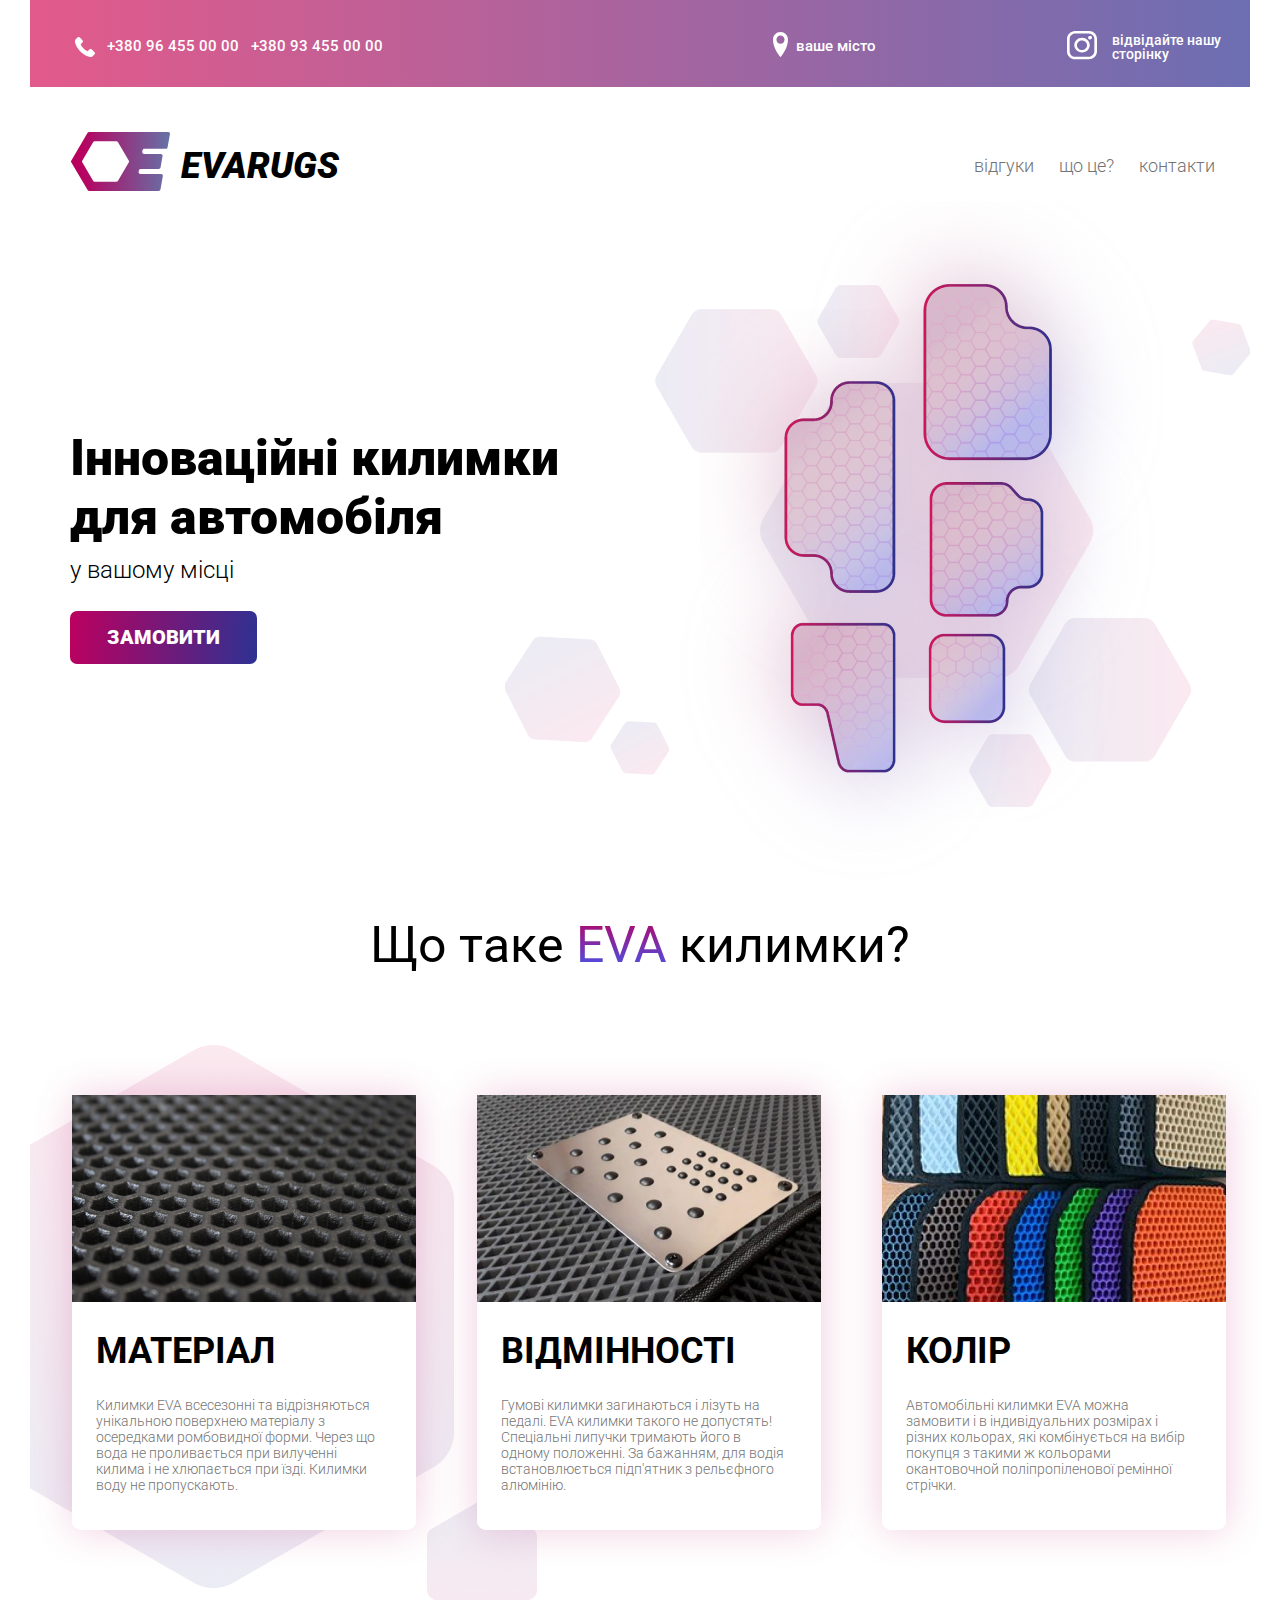
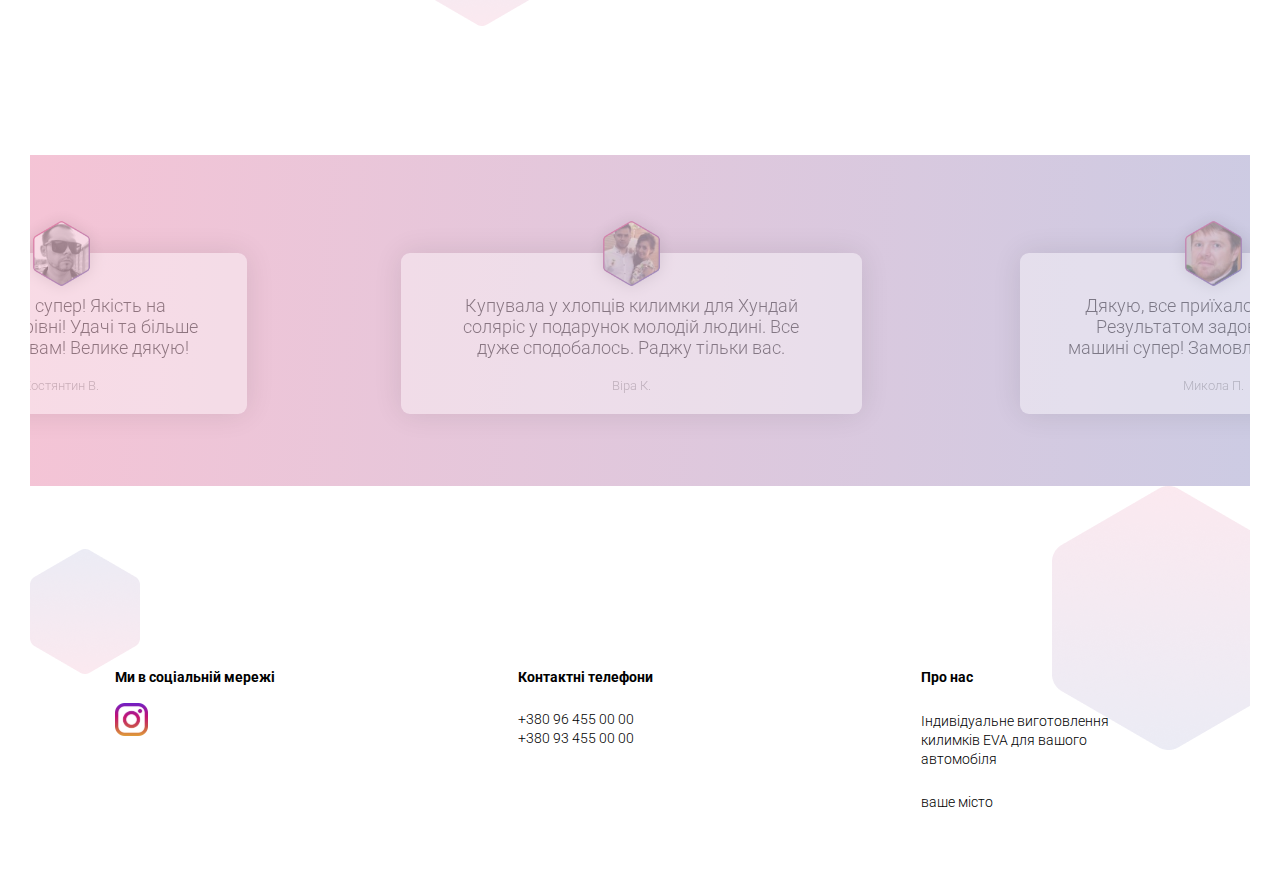
==== index.html @ e8a53025 "new repo" ====
<!DOCTYPE html>
<html lang="uk">
<head>
    <meta charset="UTF-8">
    <meta http-equiv="X-UA-Compatible" content="IE=edge">
    <meta name="viewport" content="width=device-width, initial-scale=1.0">
    <title>Evarugs+</title>
    <link rel="preconnect" href="https://fonts.googleapis.com"><link rel="preconnect" href="https://fonts.gstatic.com" crossorigin><link href="https://fonts.googleapis.com/css2?family=Roboto:ital,wght@0,300;0,400;0,500;0,700;0,900;1,900&display=swap" rel="stylesheet">
    <link rel="stylesheet" href="./css/styles.css">
    <link rel="stylesheet" href="./css/media.css">
</head>
<body>
    <header class="header">
        <div class="container">
            <div class="header-contacts">
                
                <div class="header-telephone none">
                    <a href="#"> <img src="./img/svg/phone.svg" alt="phone"
                         width="20"></a>
                <a href="tel:+380964550000">
                    +380 96 455 00 00
                </a>
                <a href="tel:+380934550000">+380 93 455 00 00
                </div>
                
            <div class="header-location">
                <a href="#"><img src="./img/svg/location.svg" alt="location" width="15"></a>
                <a href="#">
                    ваше місто
                </a>
            </div>

            <div class="header-link-page">
                <a href="#"><img src="./img/svg/instagram.svg"  alt="instagram" width="30"></a>
                <a href="#">
                    відвідайте нашу<br> сторінку
                </a>
            </div>

            </div>
        </div>
    </header>

    <!-- Hero -->
    <section class="hero">
        <div class="container">
    <!-- Hero-header -->
            <div class="hero-wrapper">

                <div class="logo">
                    <a href="#"><img src="./img/svg/logo.svg" alt="logo" width="100"></a>
                    <a href="#">
                    EVARUGS
                     </a>
                </div>

                <div class="hero-nav-list none">
                    <a href="#">відгуки</a>
                    <a href="#">що це?</a>
                    <a href="#">контакти</a>
                </div>
            </div>

        <!-- Hero-content -->
        <div class="hero-content-wrapper">

            <div class="hero-content">
                <h1>Інноваційні килимки для автомобіля</h1>
                <p>у вашому місці</p>
                <a href="!#" class="btn">Замовити</a>
            </div>
            
            <div class="hero-img">
                <img src="./img/hero/carpets.png" alt="carpets" width="533">
            </div>

         </div>
        </div>
    </section>
    <main>
    <!-- Eva -->
    <section class="eva">
            <div class="container">
                <h2>Що таке <span class="eva-text">EVA</span> килимки?</h2>

                <!-- EVA-card-wrapper -->
                <div class="eva-card-wrapper">

                    <!-- Card -->
                    <div class="card"> 
                        <img src="./img/eva/material.jpg" alt="pimples">
                        <h3>Матеріал</h3>
                        <p>Килимки EVA всесезонні та відрізняються унікальною поверхнею матеріалу з осередками ромбовидної форми. Через що вода не проливається при вилученні килима і не хлюпається при їзді. Килимки воду не пропускають.
                        </p>
                    </div>
                    <!-- //Card -->

                    <!-- Card -->
                    <div class="card"> 
                        <img src="./img/eva/differencies.jpg" alt="iron pimples">
                        <h3>Відмінності</h3>
                        <p>Гумові килимки загинаються і лізуть на педалі. EVA килимки такого не допустять! Спеціальні липучки тримають його в одному положенні. За бажанням, для водія встановлюється підп'ятник з рельєфного алюмінію.
                        </p>
                    </div>
                    <!-- //Card -->

                    <!-- Card -->
                    <div class="card">
                        <img src="./img/eva/color.jpg" alt="color carpets">
                        <h3>Колір</h3> 
                        <p>Автомобільні килимки EVA можна замовити і в індивідуальних розмірах і різних кольорах, які комбінується на вибір покупця з такими ж кольорами окантовочной поліпропіленової ремінної стрічки.
                        </p>
                    </div>
                    <!-- //Card -->

                </div>
                <!-- //EVA-card-wrapper -->
            </div>
    </section>

    <!-- Feedback -->
    <section class="feedback">
            <h2 class="visually-hidden">Наші відгуки</h2>

                    <!-- Feedback-cards-wrapper -->
            <div class="feedback-cards-wrapper">

                <!-- Feedback-card -->
                <div class="feedback-card feedback-first">
                <div class="feedback-img">
                 <img src="./img/feedback/feedback1.png" alt="man in glass" width="93">
                </div>
                <div class="feedback-content">
                 <p class="feedback-text">Килимки супер! Якість на найвищому рівні! Удачі та більше замовлень вам! Велике дякую!</p>
                 <p class="feedback-name">Костянтин В.</p>
                </div>
                </div>
                <!-- //Feedback-card -->

                <!-- Feedback-card -->
                <div class="feedback-card feedback-second">
                    <div class="feedback-img">
                        <img src="./img/feedback/feedback2.png" alt="couple" width="93">
                    </div>    
                    <div class="feedback-content">
                 <p class="feedback-text">Купувала у хлопців килимки для Хундай соляріс у подарунок молодій людині. Все дуже сподобалось. Раджу тільки вас.</p>
                 <p class="feedback-name">Віра К.</p>
                </div>
                </div>
                <!-- //Feedback-card -->

                <!-- Feedback-card -->
                <div class="feedback-card feedback-third">
                    <div class="feedback-img">
                        <img src="./img/feedback/feedback3.png" alt="man" width="93">
                    </div>    
                    <div class="feedback-content">
                 <p class="feedback-text">Дякую, все приїхало, поставив. Результатом задоволений, у машині супер! Замовляв на Ніссан.</p>
                 <p class="feedback-name">Микола П.</p>
                </div>
                </div>
                <!-- //Feedback-card -->

            </div>
                    <!-- //Feedback-cards-wrapper -->
    </section>
    </main>

    <!-- Footer -->
   <footer class="footer">
    <div class="footer-container">
        <div class="footer-row">

                <div class="footer-socials footer-col">
                    <p>Ми в соціальній мережі</p>
                    <a href="#">
                        <img src="./img/svg/instagramfooter.svg" alt="instagram">
                    </a>
                </div>

                <div class="footer-telephons footer-col">
                    <p>Контактні телефони</p>
                    <a href="tel:+380964550000">+380 96 455 00 00 
                    </a><br>
                    <a href="tel:+380934550000">
                        +380 93 455 00 00 
                    </a>
                </div>

                <div class="footer-about footer-col">
                    <p>Про нас</p>

                    <div class="footer-about-link">
                    <a href="index.html" class="footer-about-link">
                        Індивідуальне виготовлення<br> килимків EVA для вашого автомобіля</a>
                    </div>

                        <a href="#">ваше місто</a>                    
                    
                </div>

        </div>
    </div>
   </footer>

</body>
</html>
---- css/styles.css ----
:root {
    --primary-text-color:  #000000;
    --secondary-text-color: #FFFFFF;
    --accent-color: linear-gradient(95.2deg, #B90160 2.23%, #2E3192 99.51%);
    --eva-text-color: linear-gradient(180deg, #B90160 0%, #3D5BF5 100%);
    --nav-text-color:  #737373;
    --card-text-color: #767676;
    --header-bcg-color: linear-gradient(269.91deg, rgba(46, 49, 146, 0.7) 0%, rgba(212, 20, 90, 0.7) 98.16%);
    --feedback-bcg-color:  linear-gradient(94.31deg, rgba(212, 20, 90, 0.25) 0.96%, rgba(46, 49, 146, 0.25) 104.83%);
    --feedback-line-color: linear-gradient(90.14deg, #D4145A 3.35%, #3D5BF5 91.43%);
    --feedback-name-color: #8E8E8E;
    --feedback-img-frame: linear-gradient(90.14deg, #D4145A 3.35%, #3D5BF5 91.43%);
}


* {
    box-sizing: border-box;
} 

body {
    margin: 0 auto;
    padding: 0 30px;
    font-family: 'Roboto', sans-serif;
    color: var(--primary-text-color);
}

.container {
    max-width: 1267px;
    margin-left: auto;
    margin-right: auto;
}

a {
    text-decoration: none;
}

.visually-hidden {
    position: absolute;
    width: 1px;
    height: 1px;
    margin: -1px;
    border: 0;
    padding: 0;
    
    white-space: nowrap;
    clip-path: inset(100%);
    clip: rect(0 0 0 0);
    overflow: hidden;
}
/* Header */
.header {
    background: var(--header-bcg-color);
}

.header-contacts {
    padding: 31px 29px 25px 45px;
    display: flex;
    justify-content: space-between;
    align-items: center;
}

.header-contacts a {
    text-decoration: none;
    color: var(--secondary-text-color);
}

.header-telephone {
    display: flex;
    column-gap: 12px;
    align-items: center;
    font-weight: 500;
    font-size: 15px;
    line-height: 0.6;
}

.header-location {
    display: flex;
    column-gap: 8px;
    align-items: center;
    font-weight: 500;
    font-size: 15px;
    line-height: 1.06;
}

.header-link-page {
    display: flex;
    column-gap: 15px;
    align-items: center;
    font-weight: 500;
    font-size: 14px;
    line-height: 1;
}

/* Hero */
.hero {
    padding-top: 45px;
}

/* Hero-header */
.hero-wrapper {
    padding-left: 40px;
    padding-right: 35px;
    display: flex;
    justify-content: space-between;
    align-items: center;
}

.logo {
    display: flex;
    align-items: center;
    column-gap: 11px;

    font-style: italic;
    font-weight: 900;
    font-size: 36px;
    line-height: 1.16;
}

.logo a {
    text-decoration: none;
    color: var(--primary-text-color);
}

.hero-nav-list {
    display: flex;
    column-gap: 25px;
    font-weight: 300;
    font-size: 18px;
    line-height: 1.16;
    text-align: center;
}

.hero-nav-list a {
    text-decoration: none;
    color: var(--nav-text-color);
}

/* Hero-content */
.hero-content-wrapper {
    display: flex;
    column-gap: 15px;
    align-items: center;
    padding-left: 40px;
    padding-right: 68px;

    background-image: url("./../img/bcg/cover.png");
    background-repeat: no-repeat;
    background-position: right;
    
}

.hero-content h1 {
    margin: 0;
    font-weight: 900;
    font-size: 50px;
    line-height: 1.18;
}

.hero-content p {
    margin-top: 10px;
    margin-bottom: 26px;
    font-weight: 300;
    font-size: 24px;
    line-height: 1.16;
}

.btn {
    -webkit-appearance: none;
    -moz-appearance: none;
    appearance: none;
    
    display: inline-block;
    height: 53px;
    padding-left: 37px;
    padding-right: 37px;

    border: 0;
    border-radius: 7px;
    background: var(--accent-color);

    font-weight: 900;
    font-size: 20px;
    line-height: 2.65;
    text-align: center; 
    text-transform: uppercase;
    color: var(--secondary-text-color);
}

/* EVA */
.eva {
    margin-top: 25px;
    background-image: url("./../img/bcg/eva.png");
    background-repeat: no-repeat;
    background-position: left;
}

.eva h2 {
    margin: 0;
    text-align: center;
    font-weight: 400;
    font-size: 50px;
    line-height: 1.18;
}

.eva-text {
    background: var(--eva-text-color);
    -webkit-background-clip: text;
    -webkit-text-fill-color: transparent;
}

.eva-card-wrapper {
    display: flex;
    justify-content: space-between;
    column-gap: 61px;
    padding-left: 42px;
    padding-right: 28px;
}

.card {
    margin-top: 120px;
    margin-bottom: 225px;
    max-width: 344px;
    background-color: var(--secondary-text-color);
    box-shadow: 0px 0px 40px rgba(184, 0, 95, 0.2);
    border-radius: 9px;
}

.card h3 {
    margin: 0;
    margin: 25px 128px 25px 24px;
    font-weight: 700;
    font-size: 36px;
    line-height: 1.16;
    text-transform: uppercase;
}

.card p {
    margin: 25px 35px 36px 24px;
    font-weight: 300;
    font-size: 14px;
    line-height: 1.14;
    color: var(--card-text-color);
}
/* .card img {
    max-width: 344px;
} */

/* Feedback */
.feedback {
    background: var(--feedback-bcg-color);
    padding-top: 98px;
    padding-bottom: 72px;
    overflow: hidden;
}

.feedback-cards-wrapper {
    display: flex;
    justify-content: space-between;
    align-items: center;
}

.feedback-card {
    position: relative;
    padding: 0 44px 20px;
    max-width: 536px;
    box-shadow: 0px 0px 30px rgba(0, 0, 0, 0.25);
    border-radius: 9px;
    background-color: var(--secondary-text-color);
    opacity: .4;
    transition: all ease .5s;
}

.feedback-card:hover {
    cursor: pointer;
    opacity: 1;
}

.feedback-first {
    left: -154px;
    transition: all ease .5s;
}

.feedback-first:hover {
    transform: scale(1.5) translateX(100px);
    transform-origin: left;
}

.feedback-second:hover {
    transform: scale(1.5) translate(0);
    transform-origin: center;
}

.feedback-third {
    left: 158px;
    transition: all ease .5s;
}

.feedback-third:hover {
    transform: scale(1.5) translateX(-100px);
    transform-origin: right;
}

.feedback-img {
    display: flex;
    justify-content: center;
}

.feedback-img img {
    position: absolute;
    overflow: hidden;
    padding-bottom: 17px;
    top: -50px;
}

.feedback-content {
    padding-top: 25px;
}

.feedback-text {
    margin-top: 17px;
    margin-bottom: 21px;
    font-weight: 300;
    font-size: 18px;
    line-height: 1.17;
    text-align: center;
}

.feedback-name {
    margin: 0;
    margin-top: 9px;
    color: var(--feedback-name-color);
    font-weight: 300;
    font-size: 13px;
    line-height: 1.15;
    text-align: center;
    text-transform: capitalize;
}

/* Footer */
.footer {
    padding-top: 170px;
    padding-bottom: 84px;
    background: url(".././img/footer/background.png");
    background-repeat: no-repeat;
}

.footer-container {
     max-width: 1267px;
     margin-left: auto;
     margin-right: auto;
     padding-left: 85px;
     padding-right: 114px;
}

.footer-row {
    display: flex;
    flex-direction: row;
    justify-content: space-between;
}

.footer-col {
    max-width: 215px;
    flex-grow: 1;
}

.footer-socials p {
    margin-bottom: 17px;
    font-weight: 700;
    font-size: 14px;
    line-height: 1.14;
}

.footer-socials a {
    text-decoration: none;
    color: var(--primary-text-color);
}

.footer-telephons p {
    margin-bottom: 23px;
    font-weight: 700;
    font-size: 14px;
    line-height: 1.14;
}

.footer-telephons a {
    font-weight: 300;
    font-size: 14px;
    line-height: 0.68;
    text-decoration: none;
    color: var(--primary-text-color);
}


.footer-about p {
   margin-bottom: 25px;
    font-weight: 700;
    font-size: 14px;
    line-height: 1.14;
}

.footer-about a {
    font-weight: 300;
    font-size: 14px;
    line-height: 1.14;
    text-decoration: none;
    color: var(--primary-text-color);
}

.footer-about-link {
    padding-bottom: 24px;
}
---- css/media.css ----
/*Медиа-запрос для экранов с шириной 760px */
@media (max-width: 760px) {
    .header-location {
        
    }




    .none {
        display: none;
    } 
}







/*Медиа-запрос для экранов с шириной 320px */
@media (max-width: 320px) {


    .none {
        display: none;
    } 
}
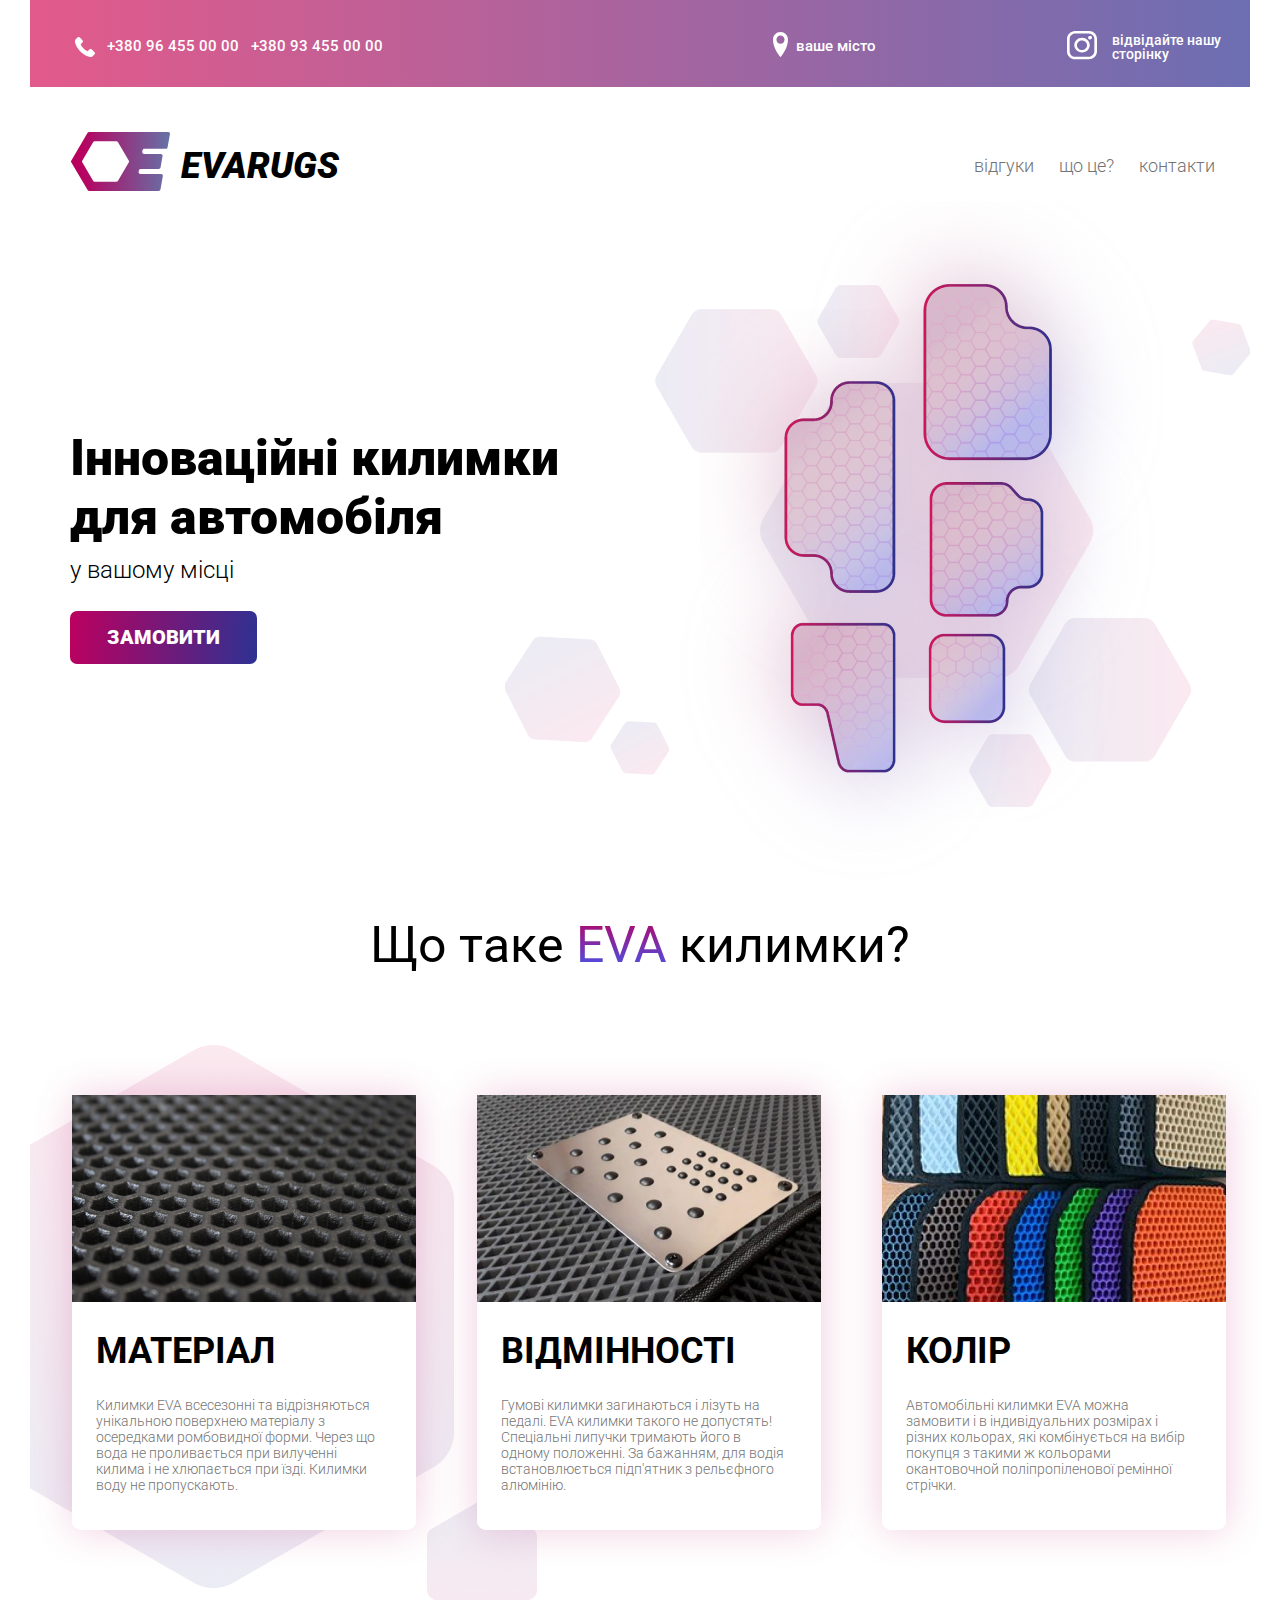
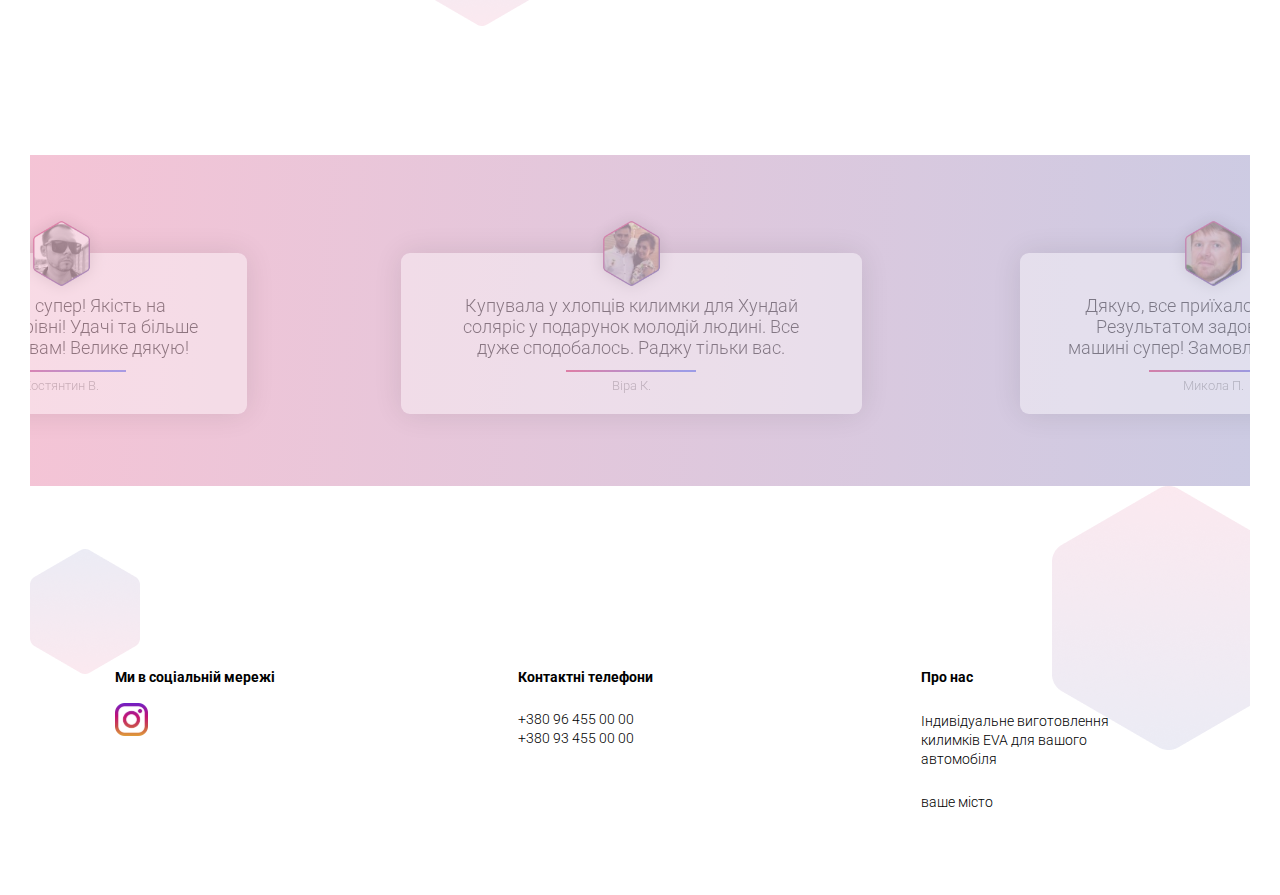
==== commit 776110a9: "Form was added" ====
--- a/index.html
+++ b/index.html
@@ -67,7 +67,7 @@
             <div class="hero-content">
                 <h1>Інноваційні килимки для автомобіля</h1>
                 <p>у вашому місці</p>
-                <a href="!#" class="btn">Замовити</a>
+                <a href="./form.html" class="btn">Замовити</a>
             </div>
             
             <div class="hero-img">
--- a/css/styles.css
+++ b/css/styles.css
@@ -10,6 +10,7 @@
     --feedback-line-color: linear-gradient(90.14deg, #D4145A 3.35%, #3D5BF5 91.43%);
     --feedback-name-color: #8E8E8E;
     --feedback-img-frame: linear-gradient(90.14deg, #D4145A 3.35%, #3D5BF5 91.43%);
+    --form-border-color: #A2A2A2;
 }
 
 
@@ -241,9 +242,7 @@
     line-height: 1.14;
     color: var(--card-text-color);
 }
-/* .card img {
-    max-width: 344px;
-} */
+
 
 /* Feedback */
 .feedback {
@@ -277,10 +276,10 @@
 
 .feedback-first {
     left: -154px;
-    transition: all ease .5s;
 }
 
 .feedback-first:hover {
+    z-index: 1;
     transform: scale(1.5) translateX(100px);
     transform-origin: left;
 }
@@ -292,7 +291,6 @@
 
 .feedback-third {
     left: 158px;
-    transition: all ease .5s;
 }
 
 .feedback-third:hover {
@@ -326,6 +324,7 @@
 }
 
 .feedback-name {
+    position: relative;
     margin: 0;
     margin-top: 9px;
     color: var(--feedback-name-color);
@@ -334,6 +333,18 @@
     line-height: 1.15;
     text-align: center;
     text-transform: capitalize;
+}
+
+.feedback-name::before {
+    position: absolute;
+    content: '';
+    display: block;
+    height: 2px;
+    width: 130px;
+    background-image: linear-gradient(90.14deg, #D4145A 3.35%, #3D5BF5 91.43%); 
+    top: -50%;
+    left: 50%;
+    transform: translate(-50%, -50%);
 }
 
 /* Footer */
@@ -412,3 +423,55 @@
 
 
 
+/* Form */
+.form-page {
+    margin: 0 auto;
+    padding: 0 30px;
+}
+/* 
+.form-container {
+    padding: 276px 152px 337px 154px;
+    background: url('../img/form/bcg-page.png') center center;
+    background-size: cover;
+} */
+
+.form-content {
+    position: absolute;
+    width: 1180px;
+    top: 176px;
+    left: 154px;
+    padding: 42px 215px;
+    background: url('../img/form/bcg-form.png') center center;
+    background-size: cover;
+}
+
+.form-title {
+    margin: 0;
+    margin-bottom: 45px;
+    font-weight: 500;
+    font-size: 24px;
+    line-height: 1.16;
+    text-align: center;
+    text-transform: uppercase;
+}
+
+.field-data {
+    display: flex;
+    justify-content: space-between;
+    align-items: center;
+}
+
+.field {
+    width: 362px;
+    height: 50px;
+    padding-left: 21px;
+    background-color: var(--secondary-text-color);
+    border: 1px solid var(--form-border-color);
+    border-radius: 9px;
+}
+
+.field-text {
+    margin-top: 17px;
+    width: 749px;
+    height: 81px;
+}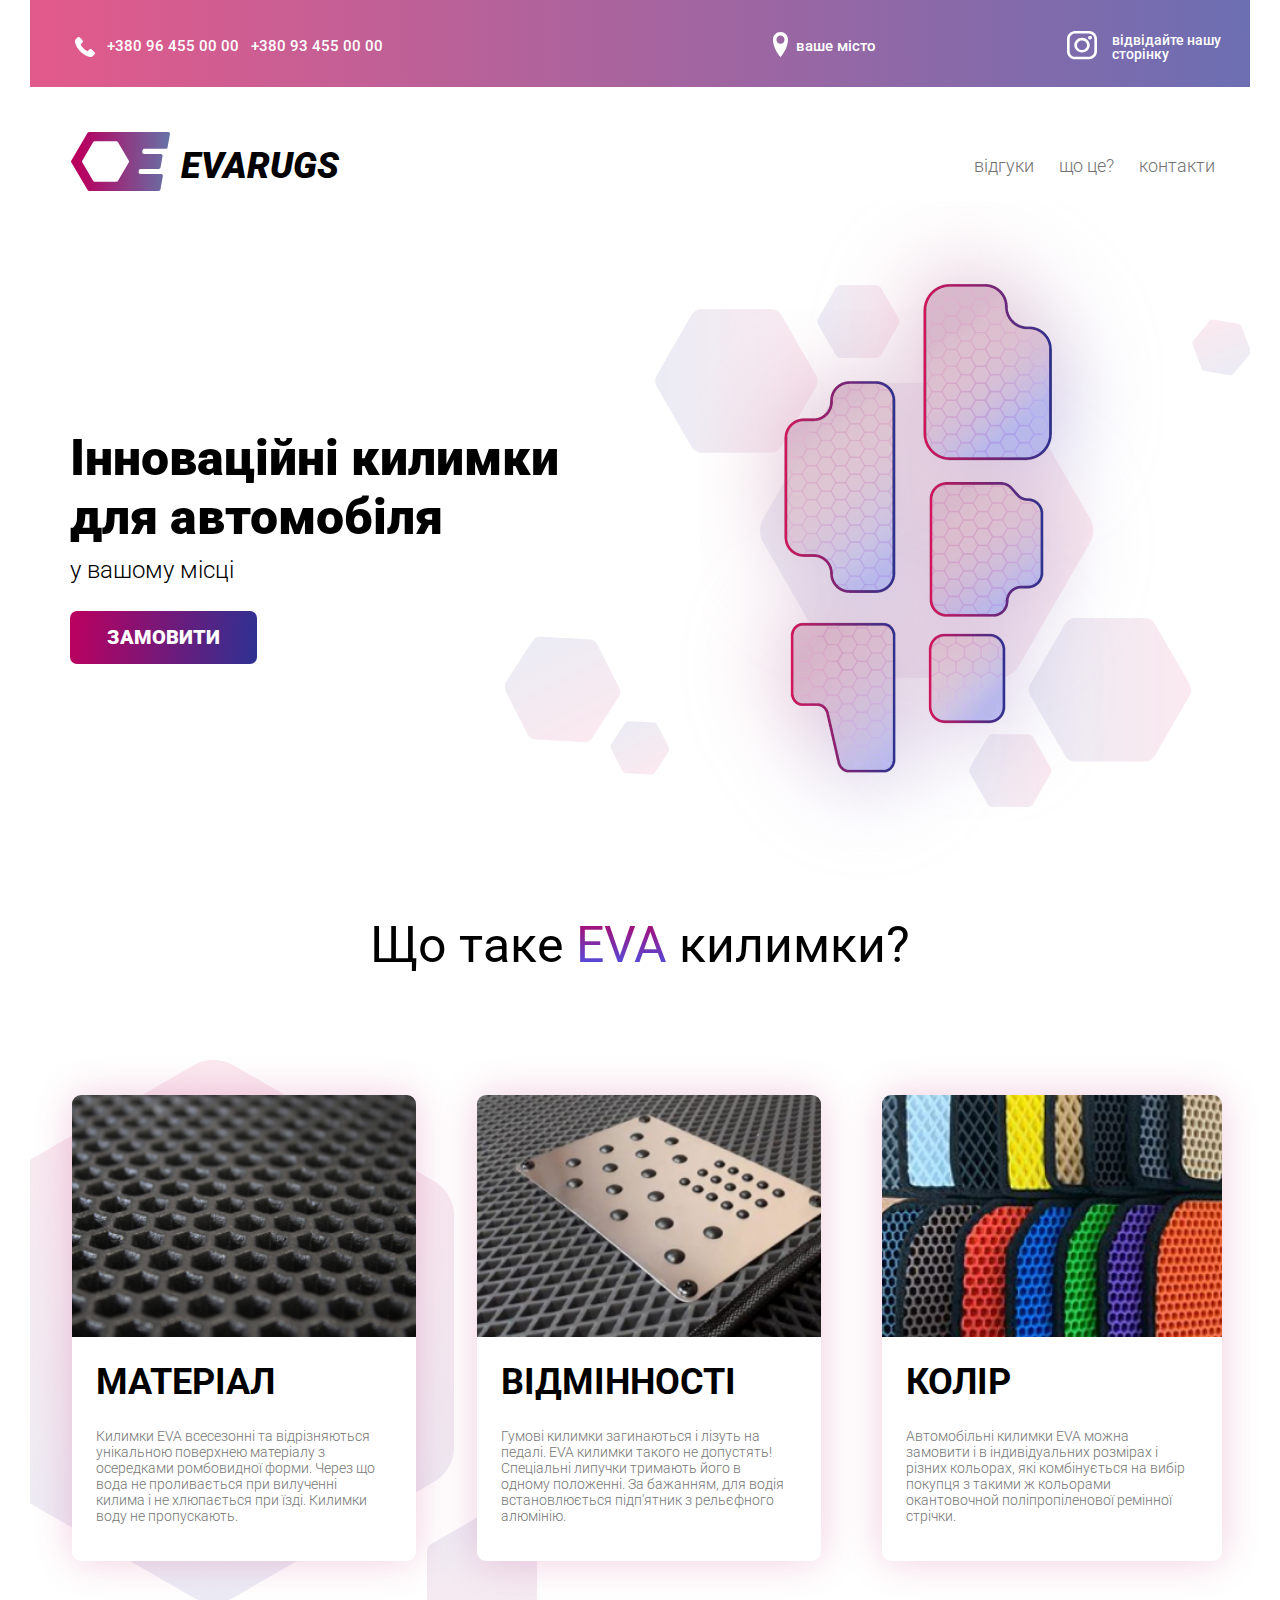
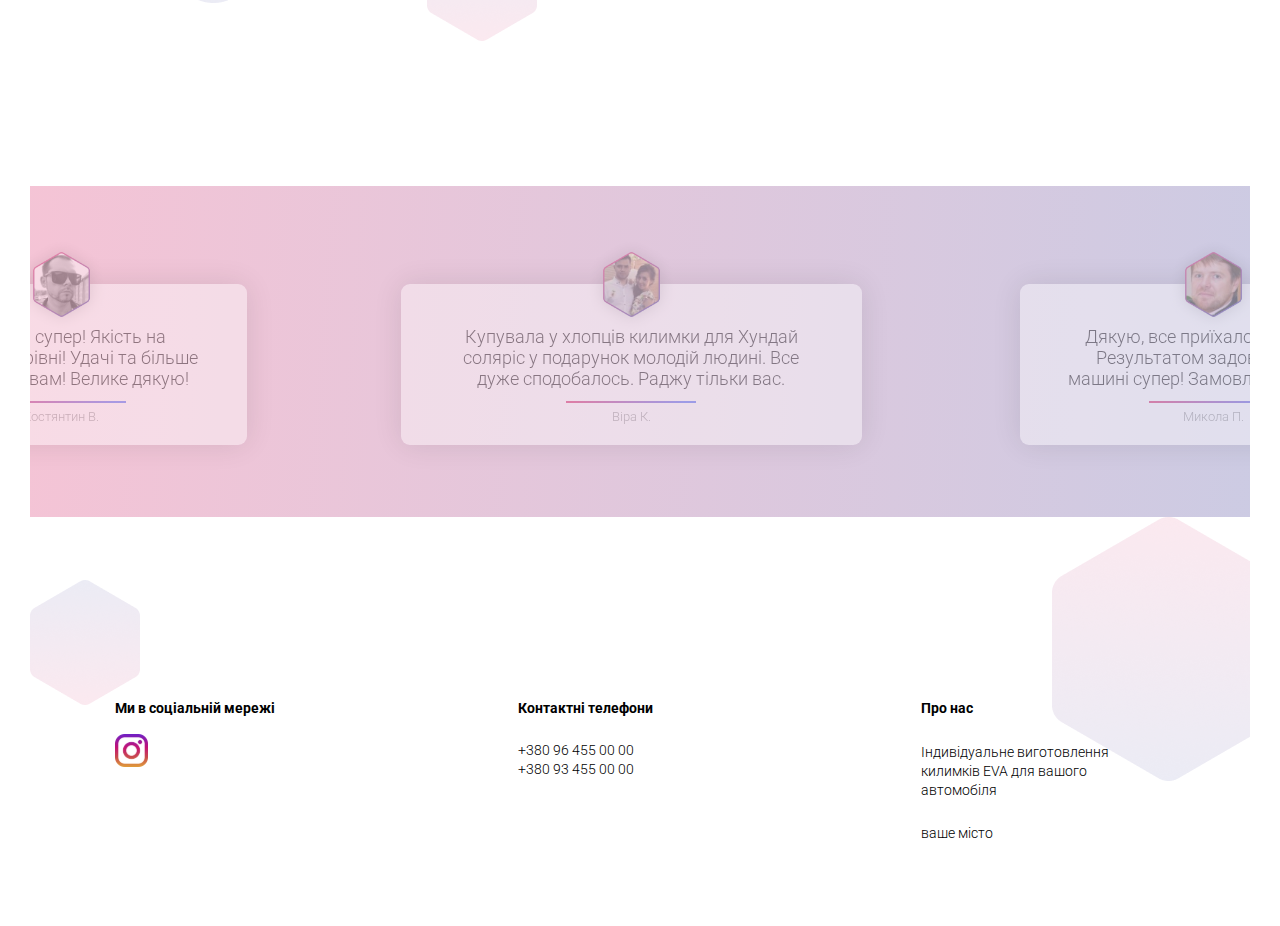
==== commit 77444d54: "media query screen 768px was added" ====
--- a/index.html
+++ b/index.html
@@ -14,7 +14,7 @@
         <div class="container">
             <div class="header-contacts">
                 
-                <div class="header-telephone none">
+                <div class="header-telephone">
                     <a href="#"> <img src="./img/svg/phone.svg" alt="phone"
                          width="20"></a>
                 <a href="tel:+380964550000">
@@ -54,10 +54,10 @@
                      </a>
                 </div>
 
-                <div class="hero-nav-list none">
-                    <a href="#">відгуки</a>
-                    <a href="#">що це?</a>
-                    <a href="#">контакти</a>
+                <div class="hero-nav-list">
+                    <a href="#feedbacks">відгуки</a>
+                    <a href="#eva">що це?</a>
+                    <a href="#contacts">контакти</a>
                 </div>
             </div>
 
@@ -66,12 +66,12 @@
 
             <div class="hero-content">
                 <h1>Інноваційні килимки для автомобіля</h1>
-                <p>у вашому місці</p>
+                <p id="dynamic-text">у вашому місці</p>
                 <a href="./form.html" class="btn">Замовити</a>
             </div>
             
             <div class="hero-img">
-                <img src="./img/hero/carpets.png" alt="carpets" width="533">
+                <img class="hero-img-carpet" src="./img/hero/carpets.png" alt="carpets" width="533">
             </div>
 
          </div>
@@ -79,7 +79,7 @@
     </section>
     <main>
     <!-- Eva -->
-    <section class="eva">
+    <section id="eva" class="eva">
             <div class="container">
                 <h2>Що таке <span class="eva-text">EVA</span> килимки?</h2>
 
@@ -88,7 +88,7 @@
 
                     <!-- Card -->
                     <div class="card"> 
-                        <img src="./img/eva/material.jpg" alt="pimples">
+                         <div class="card-img card-bcg1"></div>
                         <h3>Матеріал</h3>
                         <p>Килимки EVA всесезонні та відрізняються унікальною поверхнею матеріалу з осередками ромбовидної форми. Через що вода не проливається при вилученні килима і не хлюпається при їзді. Килимки воду не пропускають.
                         </p>
@@ -97,7 +97,7 @@
 
                     <!-- Card -->
                     <div class="card"> 
-                        <img src="./img/eva/differencies.jpg" alt="iron pimples">
+                        <div class="card-img card-bcg2"></div>
                         <h3>Відмінності</h3>
                         <p>Гумові килимки загинаються і лізуть на педалі. EVA килимки такого не допустять! Спеціальні липучки тримають його в одному положенні. За бажанням, для водія встановлюється підп'ятник з рельєфного алюмінію.
                         </p>
@@ -106,7 +106,7 @@
 
                     <!-- Card -->
                     <div class="card">
-                        <img src="./img/eva/color.jpg" alt="color carpets">
+                        <div class="card-img card-bcg3"></div>
                         <h3>Колір</h3> 
                         <p>Автомобільні килимки EVA можна замовити і в індивідуальних розмірах і різних кольорах, які комбінується на вибір покупця з такими ж кольорами окантовочной поліпропіленової ремінної стрічки.
                         </p>
@@ -119,7 +119,7 @@
     </section>
 
     <!-- Feedback -->
-    <section class="feedback">
+    <section id="feedbacks" class="feedback">
             <h2 class="visually-hidden">Наші відгуки</h2>
 
                     <!-- Feedback-cards-wrapper -->
@@ -167,7 +167,7 @@
     </main>
 
     <!-- Footer -->
-   <footer class="footer">
+   <footer id="contacts" class="footer">
     <div class="footer-container">
         <div class="footer-row">
 
@@ -203,5 +203,7 @@
     </div>
    </footer>
 
+
+   <script src="./js/index.js"></script>
 </body>
 </html>--- a/css/styles.css
+++ b/css/styles.css
@@ -11,6 +11,8 @@
     --feedback-name-color: #8E8E8E;
     --feedback-img-frame: linear-gradient(90.14deg, #D4145A 3.35%, #3D5BF5 91.43%);
     --form-border-color: #A2A2A2;
+    --field-text-color: #989898;
+    --form-brn-bcg-color:  linear-gradient(96.12deg, #D4145A -21.03%, #3D5BF5 103.56%);
 }
 
 
@@ -19,16 +21,16 @@
 } 
 
 body {
-    margin: 0 auto;
+    margin: 0;
     padding: 0 30px;
     font-family: 'Roboto', sans-serif;
+    font-weight: 400;
+    font-style: normal;
     color: var(--primary-text-color);
 }
 
 .container {
     max-width: 1267px;
-    margin-left: auto;
-    margin-right: auto;
 }
 
 a {
@@ -48,6 +50,7 @@
     clip: rect(0 0 0 0);
     overflow: hidden;
 }
+
 /* Header */
 .header {
     background: var(--header-bcg-color);
@@ -197,6 +200,7 @@
 
 .eva h2 {
     margin: 0;
+    margin-bottom: 120px;
     text-align: center;
     font-weight: 400;
     font-size: 50px;
@@ -218,12 +222,32 @@
 }
 
 .card {
-    margin-top: 120px;
+    overflow: hidden;
     margin-bottom: 225px;
     max-width: 344px;
     background-color: var(--secondary-text-color);
     box-shadow: 0px 0px 40px rgba(184, 0, 95, 0.2);
     border-radius: 9px;
+}
+
+.card-img {
+    width: 363px;
+    height: 242px;
+}
+
+.card-bcg1 {
+    background: url('../img/eva/material.jpg') center center;
+    background-size: cover;
+}
+
+.card-bcg2 {
+    background: url('../img/eva/differencies.jpg') center center;
+    background-size: cover;
+}
+
+.card-bcg3 {
+    background: url('../img/eva/color.jpg') center center;
+    background-size: cover;
 }
 
 .card h3 {
@@ -424,28 +448,43 @@
 
 
 /* Form */
+
 .form-page {
     margin: 0 auto;
     padding: 0 30px;
-}
-/* 
-.form-container {
-    padding: 276px 152px 337px 154px;
-    background: url('../img/form/bcg-page.png') center center;
-    background-size: cover;
-} */
+    position: relative;
+}
+
+.form-page-bcg {
+    position: absolute;
+    width: 1487px;
+    height: 1006px;
+}
+
+.form-page-bcg::before {
+    content: "";
+    display: block;
+    position: absolute;
+    width: 1487px;
+    height: 1006px;
+    background: url('../img/form/bcg-page.png');
+    filter: blur(25px);
+  }
 
 .form-content {
-    position: absolute;
+    position: relative;
     width: 1180px;
-    top: 176px;
+    top: 276px;
     left: 154px;
     padding: 42px 215px;
-    background: url('../img/form/bcg-form.png') center center;
+    background: url('../img/form/bcg-form.png') center center, var(--secondary-text-color);
     background-size: cover;
-}
-
-.form-title {
+    box-shadow:  0px 0px 35px rgba(212, 20, 90, 0.25);
+    border-radius: 15px;
+    z-index: 1;
+} 
+
+ .form-title {
     margin: 0;
     margin-bottom: 45px;
     font-weight: 500;
@@ -468,10 +507,35 @@
     background-color: var(--secondary-text-color);
     border: 1px solid var(--form-border-color);
     border-radius: 9px;
+    color: var(--field-text-color);
+    font-weight: 300;
+    font-size: 14px;
+    line-height: 1.14;
 }
 
 .field-text {
     margin-top: 17px;
+    margin-bottom: 42px;
     width: 749px;
     height: 81px;
+    padding-bottom: 47px;
+}
+
+.form-btn-position {
+    display: flex;
+    justify-content: center;
+}
+
+.form-btn {
+    width: 169px;
+    height: 42px;
+    border-radius: 9px;
+    border: 1px transparent;
+    background: var(--form-brn-bcg-color);
+    font-size: 20px;
+    line-height: 2.1;
+    color: var(--secondary-text-color);
+    text-align: center;
+    cursor: pointer;
+    text-transform: lowercase;
 }--- a/css/media.css
+++ b/css/media.css
@@ -1,28 +1,122 @@
-/*Медиа-запрос для экранов с шириной 760px */
-@media (max-width: 760px) {
-    .header-location {
+
+@media  screen and (max-width: 768px) {
+      
+    .container {
+        margin: auto;
+    }
+
+    .header-telephone {
+        display: none;
+    }
+
+    .hero-nav-list {
+        display: none;
+    }
+
+    .hero-content-wrapper {
+        display: flex;
+        justify-content: space-between;
+        align-items: center;
+        column-gap: 0;
         
     }
 
+    .hero-img-carpet {
+        width: 368px;
+        height: 473px;
+    }
+ 
+    .btn {
+        width: 141px;
+        padding: 15px 22px;
+        font-size: 15px;
+        line-height: 1.13;
+    }
 
+    .eva {
+        margin-top: 50px;
+    }
 
+    .eva h2 {
+        margin-bottom: 48px;
+        font-size: 40px;
+        line-height: 1.17;
+    }
 
-    .none {
-        display: none;
-    } 
+    .eva-card-wrapper {
+        flex-direction: column;
+    }
+
+    .card:nth-child(-n+2) {
+        margin-bottom: 61px;
+    }
+
+    .card {
+        max-width: 594px;
+        margin-bottom: 124px;
+    }
+
+    .card-img {
+        width: 626px;
+        height: 189px;
+    }
+
+    .feedback {
+        overflow: visible;
+        padding: 37px 115px 72px;
+    }
+
+    .feedback-cards-wrapper {
+        flex-direction: column;
+    }
+
+    .feedback-card {
+        display: flex;
+        justify-content: center;
+    }
+
+    .feedback-card:nth-child(-n+2) {
+        margin-bottom: 49px;
+    }
+
+    .feedback-first, 
+    .feedback-third {
+        left: 0;
+    }
+
+    .feedback-first:hover,
+    .feedback-third:hover {
+        transform: scale(1.5) translate(0);
+        transform-origin: center;
+    }
+
+    .feedback-img img {
+        margin-left: 380px;
+    }
+
+    .feedback-second:hover {
+        z-index: 1;
+    }
+
+    .footer {
+        padding: 95px 0 41px;
+    }
+
+    .footer-container {
+        padding: 0 45px;
+    }
+
+    .footer-row {
+        display: flex;
+        flex-direction: row;
+        justify-content: space-between;
+    }
 }
+
+ 
 
 
 
 
 
 
-
-/*Медиа-запрос для экранов с шириной 320px */
-@media (max-width: 320px) {
-
-
-    .none {
-        display: none;
-    } 
-}